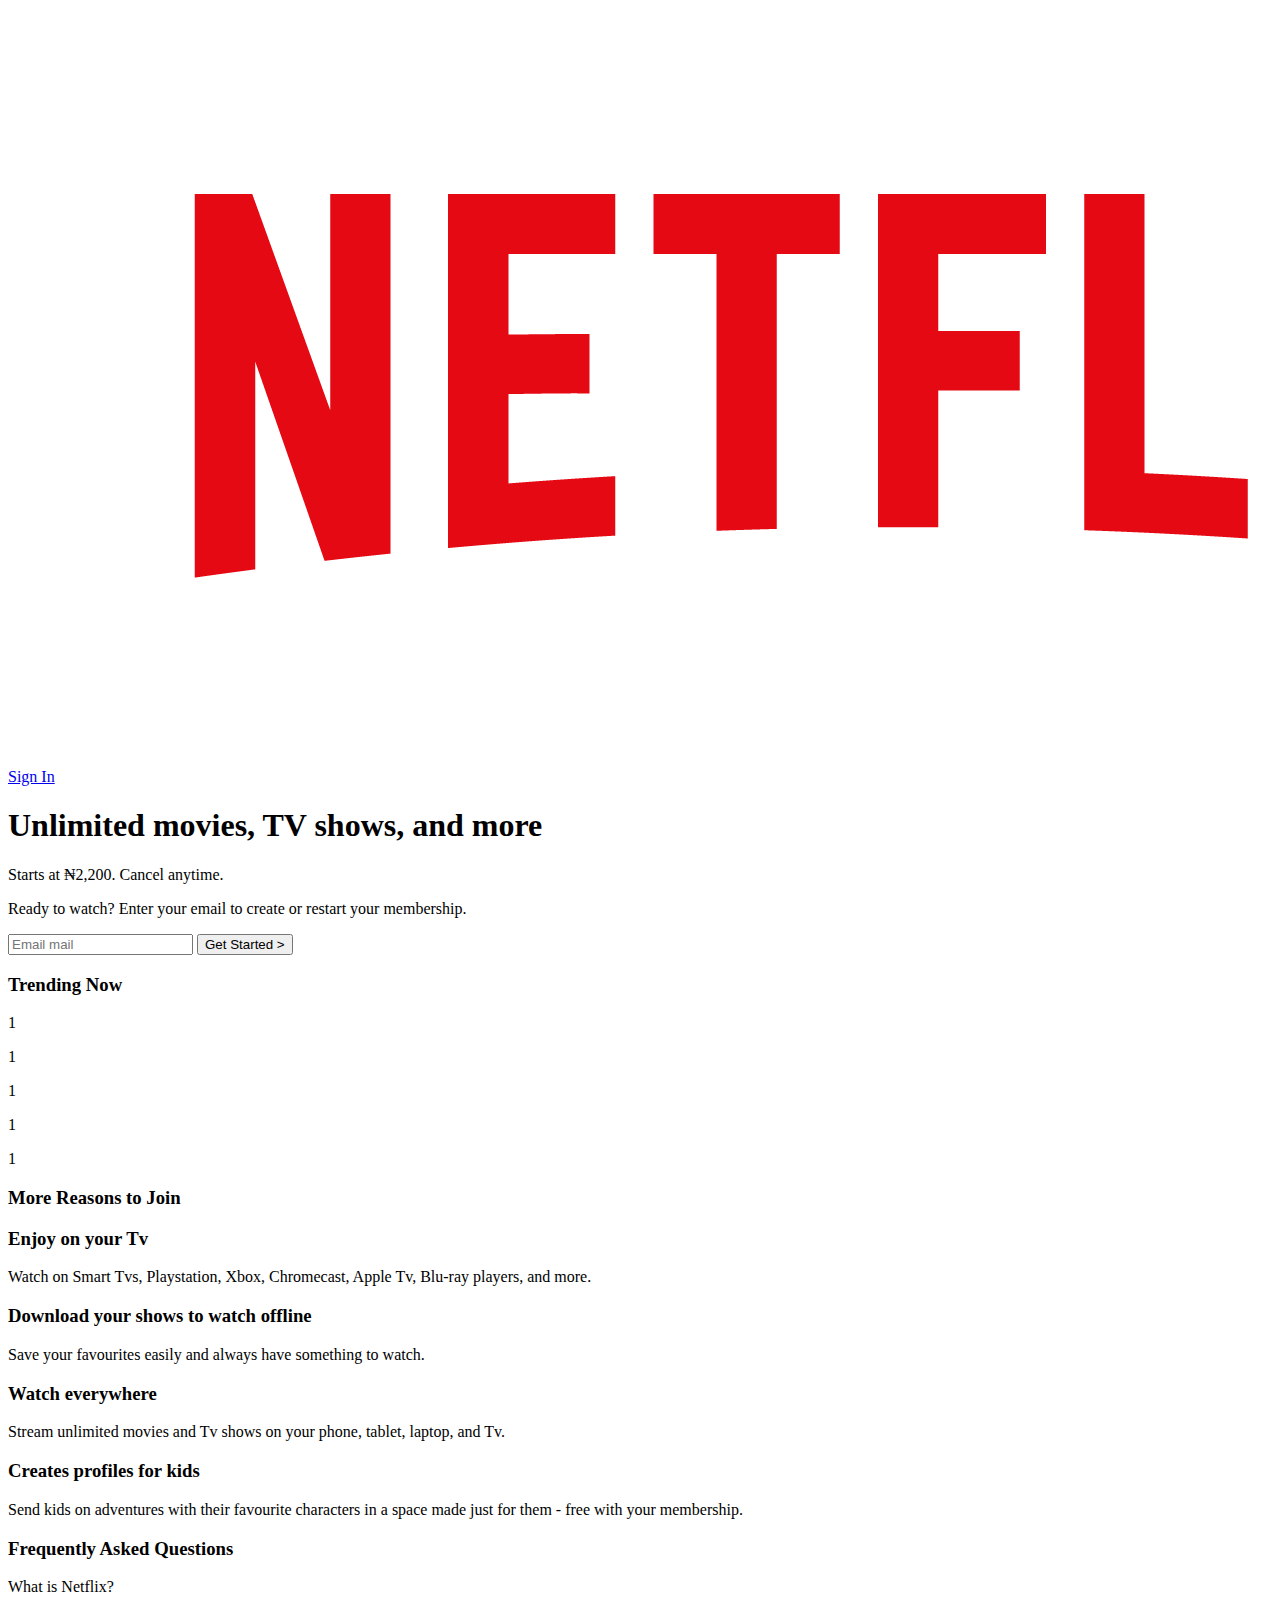
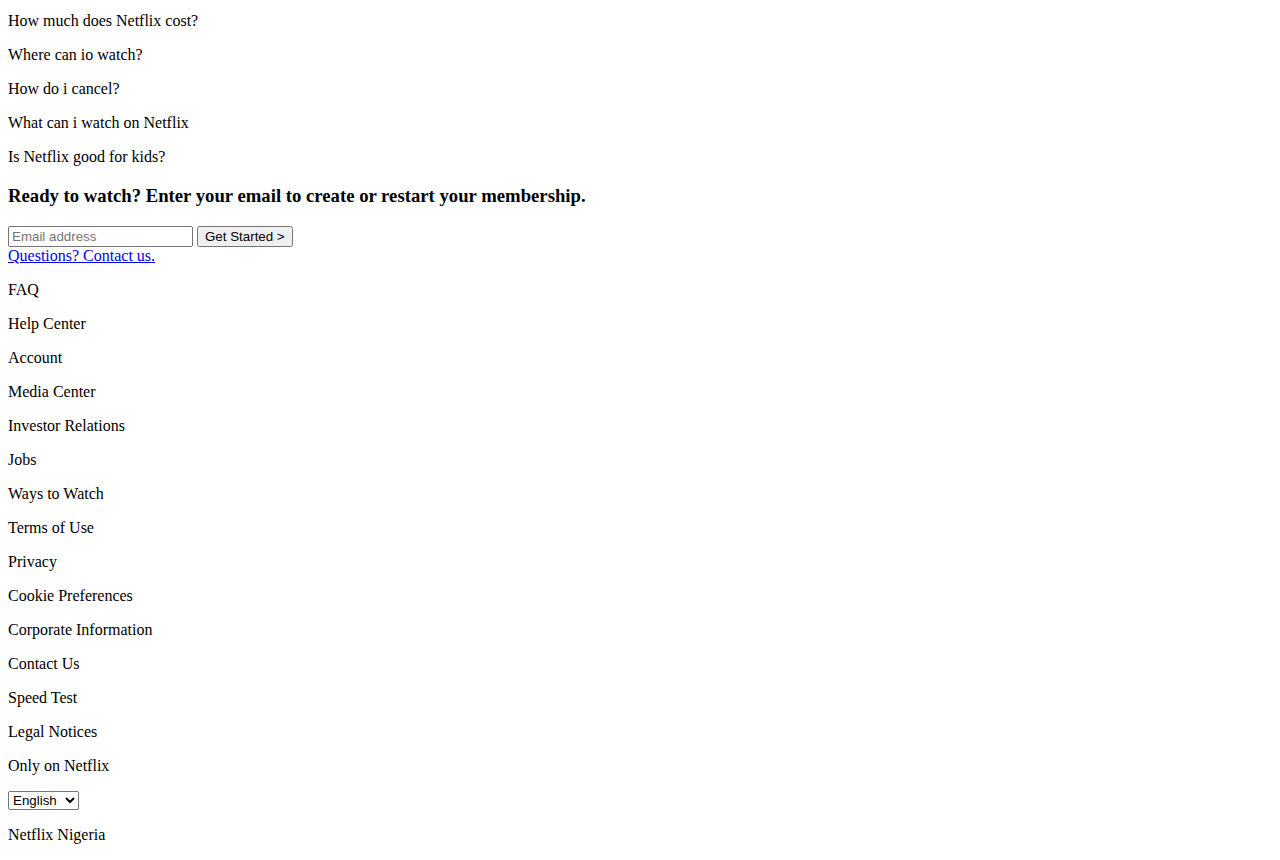
==== index.html @ 421ebf75 "my first project" ====
<!DOCTYPE html>
<html lang="en">
  <head>
    <meta charset="UTF-8" />
    <meta name="viewport" content="width=device-width, initial-scale=1.0" />
    <title>Carwatch</title>
    <link rel="stylesheet" href="/NetflixClone/style/style.css" />
    <link rel="stylesheet" href="/NetflixClone/style/main-container.css" />
    <link rel="stylesheet" href="/NetflixClone/style/footer.css" />
    <link rel="stylesheet" href="/NetflixClone/style/mediaquery.css" />
  </head>
  <body>
    <header>
      <div class="opacity">
        <nav>
          <a href="">
            <img class="nav-logo" src="./images/Netflix_Logo_RGB.png" alt="" />
          </a>

          <a class="nav-reg" href="/NetflixClone/signin.html">Sign In</a>
        </nav>
        <div class="hero-section">
          <h1>Unlimited movies, TV shows, and more</h1>
          <p>Starts at ₦2,200. Cancel anytime.</p>
          <p class="description">
            Ready to watch? Enter your email to create or restart your
            membership.
          </p>
          <input
            class="submit-mail"
            type="email"
            name=""
            id=""
            placeholder="Email mail"
          />
          <input class="getstarted-btn" type="submit" value="Get Started >" />
        </div>
      </div>
    </header>
    <main>
      <div class="first-container">
        <!-- grid images first roll -->
        <h3>Trending Now</h3>
        <div class="grid-container1">
          <div class="grid-image">
            <p>1</p>
          </div>

          <div class="grid-image image1">
            <p>1</p>
          </div>

          <div class="grid-image image2">
            <p>1</p>
          </div>

          <div class="grid-image image3">
            <p>1</p>
          </div>

          <div class="grid-image image4">
            <p>1</p>
          </div>
        </div>

        <!-- first roll -->

        <h3 class="title">More Reasons to Join</h3>

        <!-- grid container box second roll -->
        <div class="grid-container2">
          <div class="sub-grid">
            <h3>Enjoy on your Tv</h3>
            <p>
              Watch on Smart Tvs, Playstation, Xbox, Chromecast, Apple Tv,
              Blu-ray players, and more.
            </p>
          </div>

          <div class="sub-grid">
            <h3>Download your shows to watch offline</h3>
            <p>
              Save your favourites easily and always have something to watch.
            </p>
          </div>

          <div class="sub-grid">
            <h3>Watch everywhere</h3>
            <p>
              Stream unlimited movies and Tv shows on your phone, tablet,
              laptop, and Tv.
            </p>
          </div>

          <div class="sub-grid">
            <h3>Creates profiles for kids</h3>
            <p>
              Send kids on adventures with their favourite characters in a space
              made just for them - free with your membership.
            </p>
          </div>
        </div>
        <!-- container ends here -->

        <!-- third container begins -->
        <div class="third-container">
          <h3>Frequently Asked Questions</h3>
          <p class="a">What is Netflix?</p>
          <p class="b">How much does Netflix cost?</p>
          <p class="c">Where can io watch?</p>
          <p class="d">How do i cancel?</p>
          <p class="e">What can i watch on Netflix</p>
          <p class="f">Is Netflix good for kids?</p>
        </div>
        <!-- third container ends here -->

        <!-- fifth container -->
        <div class="fourth-container">
          <h3>
            Ready to watch? Enter your email to create or restart your
            membership.
          </h3>
          <input
            class="email"
            type="email"
            name=""
            id=""
            placeholder="Email address"
          />
          <input class="submit" type="submit" value="Get Started >"
        </div>
        <!-- fourth container ends here -->
      </div>
    </main>
    <footer>
      <div class="abc">
        <a href="#">Questions? Contact us.</a>
      </div>

      <div class="footer-container">
        <!-- first container -->
        <div class="sub-footer-container">
          <p>FAQ</p>
          <p>Help Center</p>
          <p>Account</p>
          <p>Media Center</p>
          <p>Investor Relations</p>
          <p>Jobs</p>
          <p>Ways to Watch</p>
          <p>Terms of Use</p>
          <p>Privacy</p>
          <p>Cookie Preferences</p>
          <p>Corporate Information</p>
          <p>Contact Us</p>
          <p>Speed Test</p>
          <p>Legal Notices</p>
          <p>Only on Netflix</p>
        </div>
        <!-- first container ends here -->

        <!-- Second container starts here -->
        <select name="" id="">
          <option value="">English</option>
          <option value="">Spanish</option>
          <option value="">French</option>
          <option value="">Igbo</option>
        </select>
        <!-- Second container ends here -->
      </div>

      <p class="end">Netflix Nigeria</p>
    </footer>
  </body>
</html>
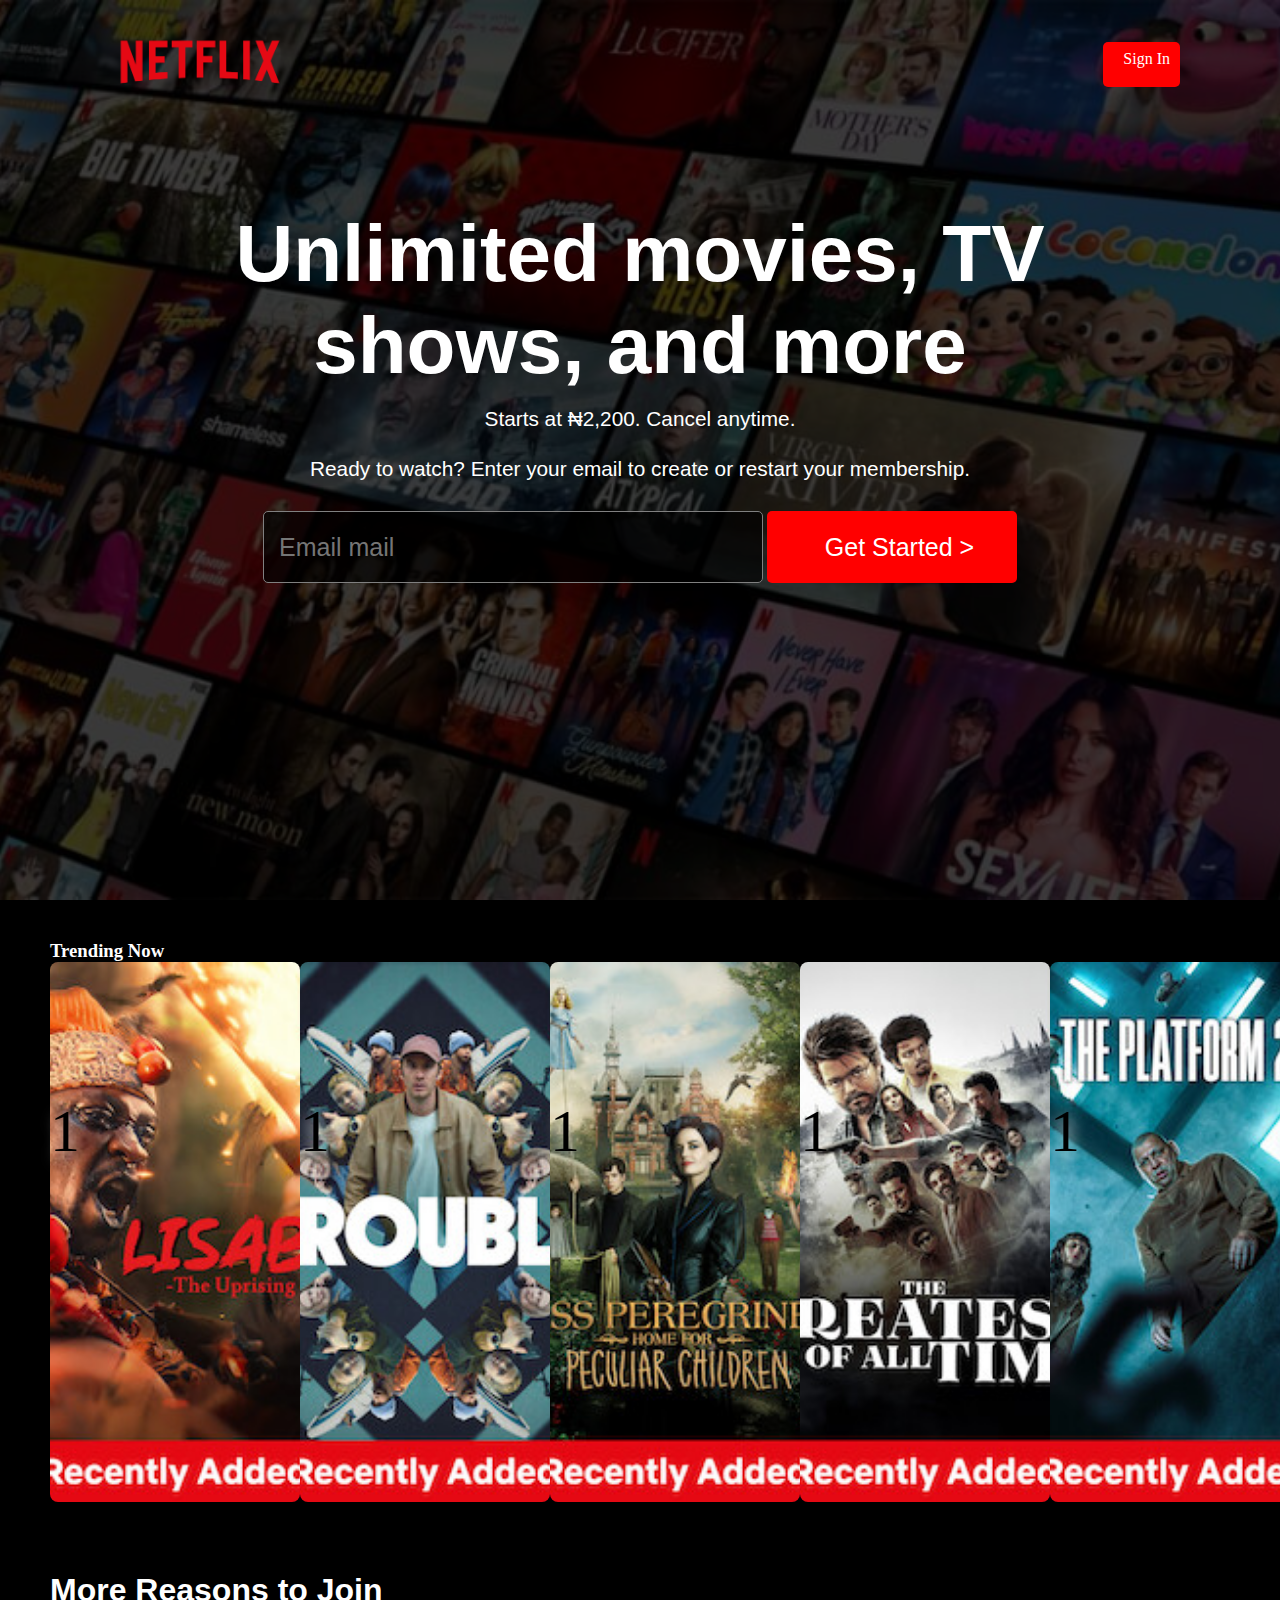
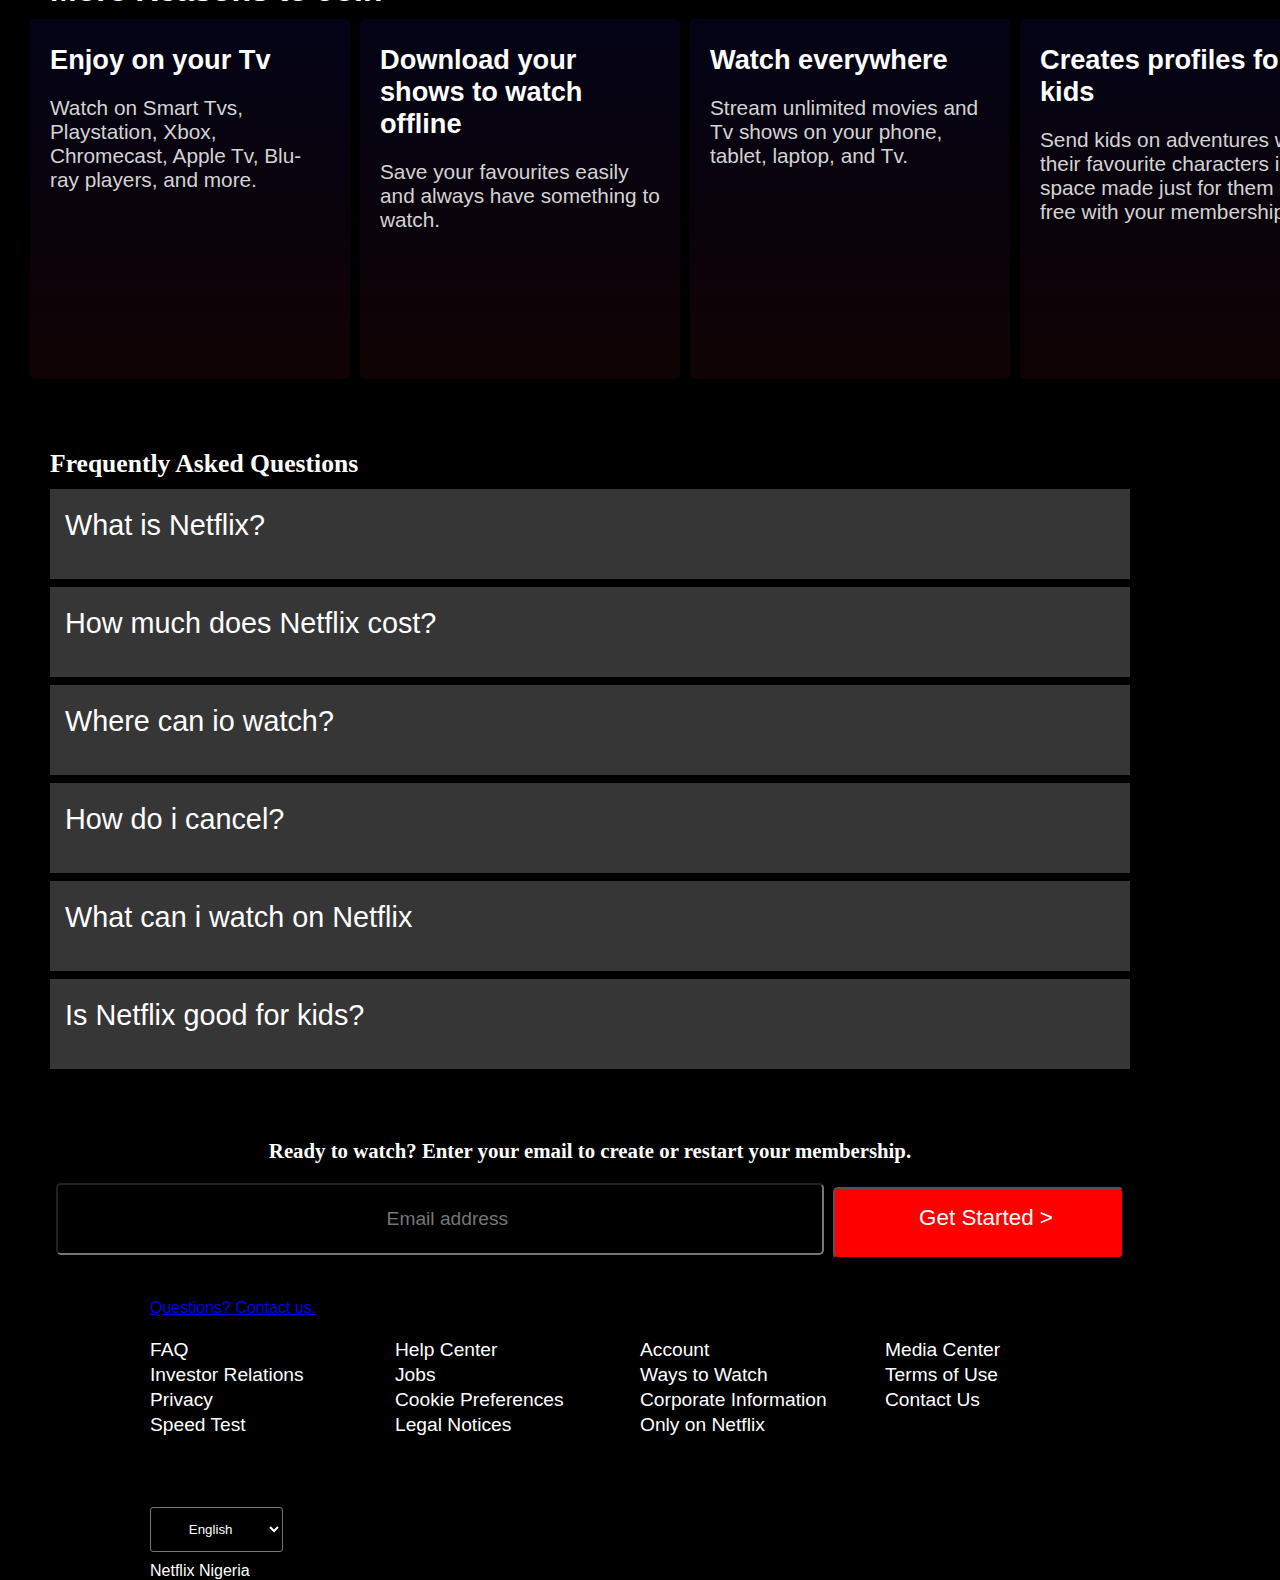
==== commit e952cf85: "my project" ====
--- a/index.html
+++ b/index.html
@@ -4,10 +4,7 @@
     <meta charset="UTF-8" />
     <meta name="viewport" content="width=device-width, initial-scale=1.0" />
     <title>Carwatch</title>
-    <link rel="stylesheet" href="/NetflixClone/style/style.css" />
-    <link rel="stylesheet" href="/NetflixClone/style/main-container.css" />
-    <link rel="stylesheet" href="/NetflixClone/style/footer.css" />
-    <link rel="stylesheet" href="/NetflixClone/style/mediaquery.css" />
+    <link rel="stylesheet" href="/style/style.css">
   </head>
   <body>
     <header>
--- a/style/style.css
+++ b/style/style.css
@@ -0,0 +1,283 @@
+*{
+    box-sizing: border-box;
+    margin: 0px;
+    padding: 0px;
+}
+.opacity{
+    width: 100%;
+    height: 100vh;
+    background-color: rgba(0, 0, 0, 0.7);
+}
+header{
+    width: 100%;
+    height: 100vh;
+    background: url('/images/netflix_background.jpg');
+    background-position: center;
+    background-repeat: no-repeat;
+    background-size: cover;
+    color: white;
+}
+.nav-logo{
+    width: 200px;
+}
+nav{
+    display: flex;
+    flex-direction: row;
+    justify-content: space-between;
+    align-items: center;
+}
+nav a{
+    margin: 20px 100px 0px 100px;
+}
+.nav-reg{
+    text-decoration: none;
+    color: white;
+    background-color: red;
+    padding: 10px 10px 20px 20px;
+    height: 5vh;
+    border-radius: 5px;
+    display: flex;
+    align-items: center;
+    justify-content: center;
+}
+.hero-section{
+    margin: 100px auto 0 auto;
+    text-align: center;
+}
+.hero-section h1{
+    text-align: center;
+    width: 900px;
+    margin: 100px auto 0 auto;
+    font-size: 80px;
+    font-family: arial;
+}
+.hero-section>p{
+    margin-top: 15px;
+    font-size: 1.3em;
+    font-family: arial;
+}
+.description{
+    line-height: 5vh;
+}
+.hero-section>input{
+    margin-top: 10px;
+    height: 8vh;
+    color: white;
+    font-size: 25px;
+    padding-left: 15px;
+    margin-top: 20px;
+    border-radius: 5px;
+}
+.submit-mail{
+    background-color: rgba(0, 0, 0, 0.7);
+    border: 1px solid;
+    border-color: grey;
+    width: 500px;
+    font-size: 11px;
+}
+.submit-mail:focus{
+    /* box-shadow: 0px 1px 10px 0px rgba(0, 128, 0, 0.7); */
+    border-color: green;
+    border: 4px solid green;
+}
+.getstarted-btn{
+    background-color: red;
+    width: 250px;
+    border-radius: 2px;
+    border: 0;
+    text-align: center;
+}
+
+main{
+    background-color: black;
+    color: white;
+
+}
+.first-container{
+    padding: 20px 150px 0px 50px;
+}
+.first-container h3{
+    padding-top: 20px;
+}
+.grid-container1{
+    display: grid;
+    grid-template-columns: 1fr 1fr 1fr 1fr 1fr;
+}
+.grid-container2{
+    padding-top: 10px;
+    display: grid;
+    grid-template-columns: 1fr 1fr 1fr 1fr;
+    column-gap: 10px;
+    row-gap: 10px;
+    margin-left: -20px;
+}
+.grid-image{
+    background-image: url(/images/netflix\ 1.jpg);
+    background-size: cover;
+    background-repeat: no-repeat;
+    background-position: center;
+    width: 250px;
+    height: 60vh;
+    border-radius: 8px;
+}
+.image1{
+    background-image: url(/images/netflix\ 2.jpg);
+    background-size: cover;
+    background-repeat: no-repeat;
+    background-position: center;
+    width: 250px;
+    height: 60vh;
+    border-radius: 8px;  
+}
+.image2{
+    background-image: url(/images/netflix\ 3.jpg);
+    background-size: cover;
+    background-repeat: no-repeat;
+    background-position: center;
+    width: 250px;
+    height: 60vh;
+    border-radius: 8px;  
+}
+.image3{
+    background-image: url(/images/netflix\ 4.jpg);
+    background-size: cover;
+    background-repeat: no-repeat;
+    background-position: center;
+    width: 250px;
+    height: 60vh;
+    border-radius: 8px;  
+}
+.image4{
+    background-image: url(/images/netflix\ 5.jpg);
+    background-size: cover;
+    background-repeat: no-repeat;
+    background-position: center;
+    width: 250px;
+    height: 60vh;
+    border-radius: 8px;  
+}
+.title{
+    margin-top: 50px;
+    font-size: 2em;
+    font-family: arial;
+    margin-left: 0px;
+}
+.grid-container1 p{
+    font-size: 60px;
+    color: black;
+    text-shadow: 0px 5px 16px rgba(255, 255, 255);
+    margin-top: 20px;
+    padding-top: 115px;
+}
+.sub-grid{
+    background: linear-gradient(rgb(3, 3, 22), rgb(16, 3, 3));
+    backdrop-filter: blur(10px);
+    border-radius: 5px;
+    height: 40vh;
+    width: 20em;
+}
+.sub-grid h3{
+    font-size: 1.7em;
+    padding: 25px 50px 0px 20px;
+    font-family: arial;
+}
+.sub-grid p{
+    font-size: 1.3em;
+    font-family: arial;
+    font-weight: 400;
+    color: lightgrey;
+    padding: 20px 20px 0px 20px
+}
+.third-container{
+    padding-top: 50px;
+}
+.third-container h3{
+    margin-bottom: 10px;
+    font-size: 1.6em;
+}
+.third-container p{
+    background-color:rgb(55, 54, 54);
+    font-size: 1.8em;
+    height: 10vh;
+    font-family: arial;
+}
+.a, .b, .c, .d, .e, .f{
+    margin-top: 8px;
+    padding: 20px 0px 20px 15px;
+}
+
+.fourth-container{
+    padding-top: 50px;
+    text-align: center;
+}
+.fourth-container h3{
+    font-size: 1.3em;
+    margin-bottom: 20px;
+}
+.fourth-container input{
+    height: 8vh;
+    background-color: transparent;
+    border-radius: 5px;
+    padding: 20px 0px 20px 15px;
+    color: white;
+    gap: 10px;
+}
+.fourth-container .email{
+    width: 40em;
+    text-align: center;
+}
+.fourth-container .submit{
+    padding-top: 10px;
+    height: 8vh;
+    background-color: red;
+    width: 13em;
+    font-size: 1.4em;
+    margin-left: 5px;
+}
+footer{
+    background-color: black;
+    color: white;
+    font-family: arial;
+}
+.footer{
+    padding: 100px 150px 0px 150px;
+    margin-top: 1px;
+    font-size: 1.4em;
+    color: white;
+}
+.abc{
+    margin-left: 150px;
+    padding-top: 40px;
+}
+.sub-footer-container{
+    display: grid;
+    grid-template-columns: 1fr 1fr 1fr 1fr;
+    line-height: 25px;
+    padding: 20px 150px 0px 150px;
+}
+.sub-footer-container p{
+    font-size: 1.2em;
+}
+.email{
+    font-size: 1.2em;
+}
+select{
+    background-color: transparent;
+    color: white;
+    width: 10em;
+    text-align: center;
+    margin-left: 150px;
+    margin-top: 20px;
+    border-radius: 3px;
+    margin-top: 70px;
+    height: 5vh;
+}
+.end{
+    margin-left: 150px;
+    padding-top: 10px;
+}
+option{
+    background-color: transparent;
+    color: black;
+    font-size: 1em;
+}
